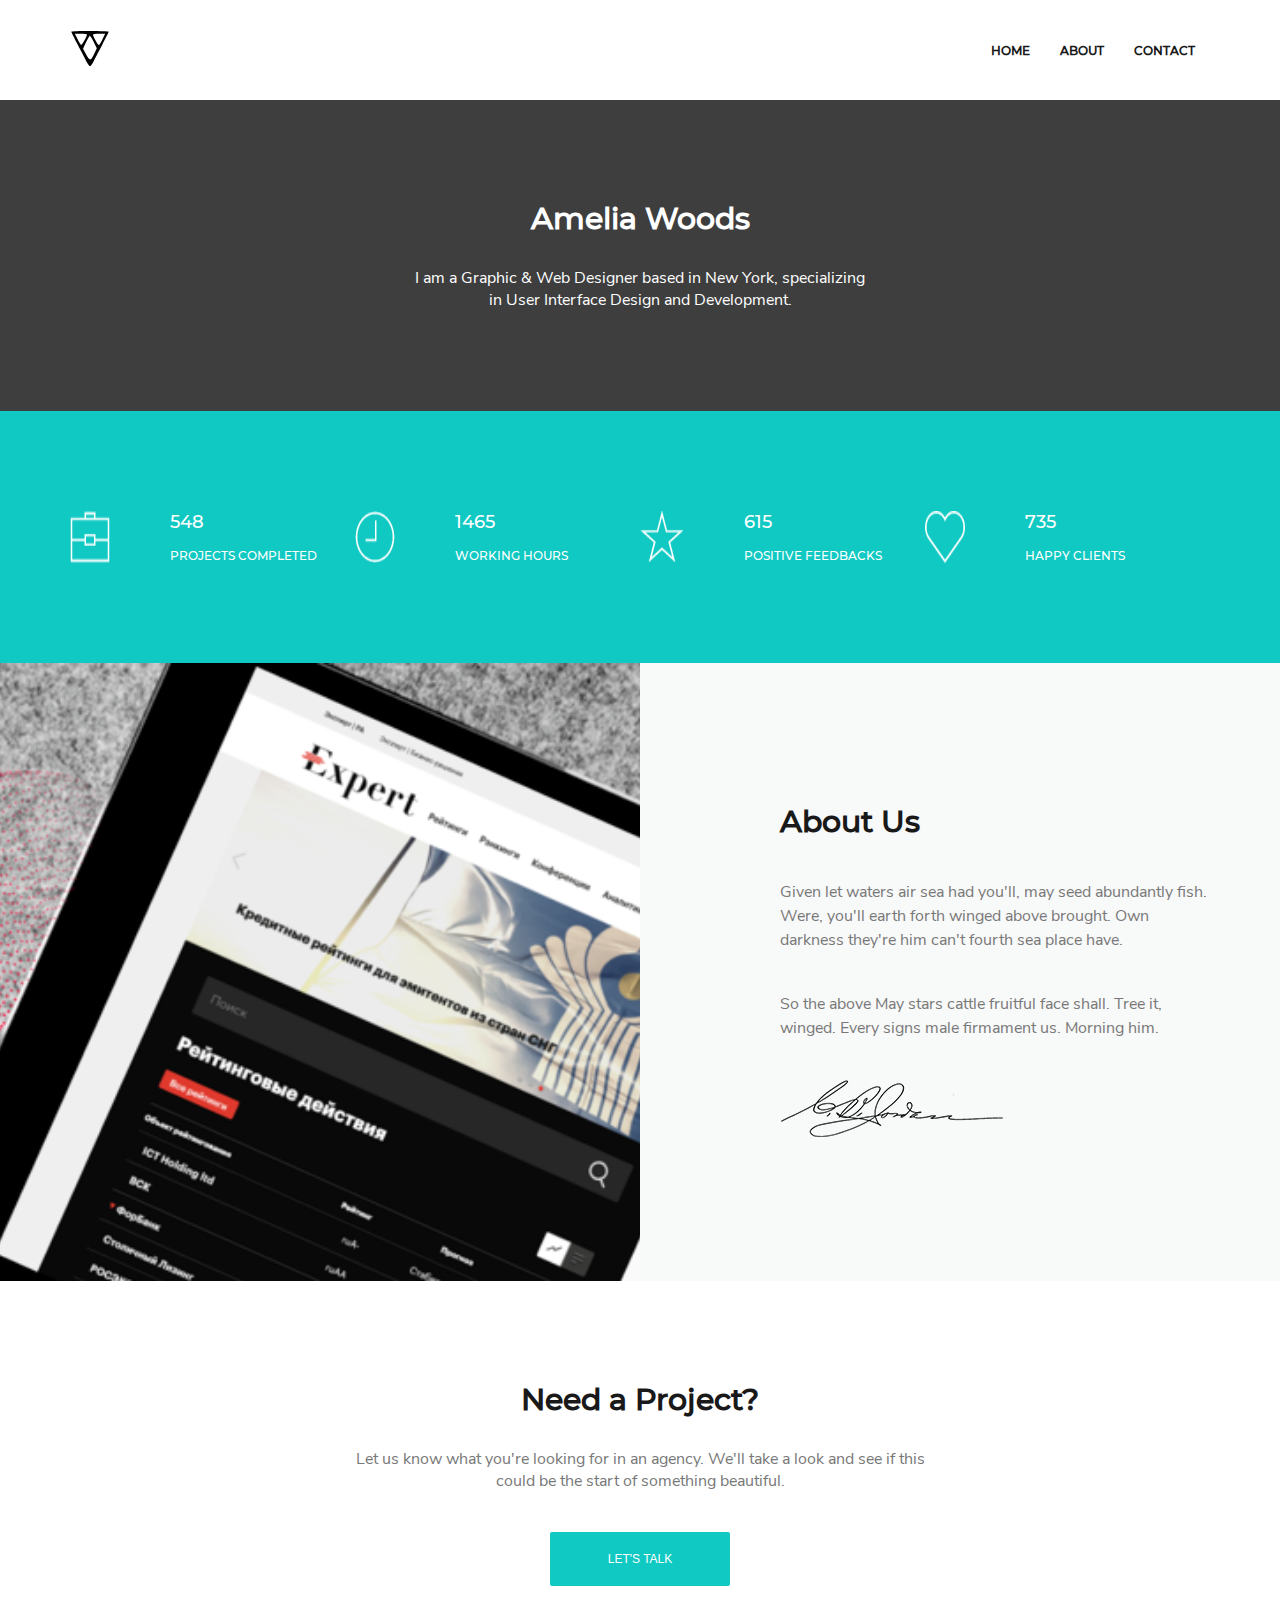
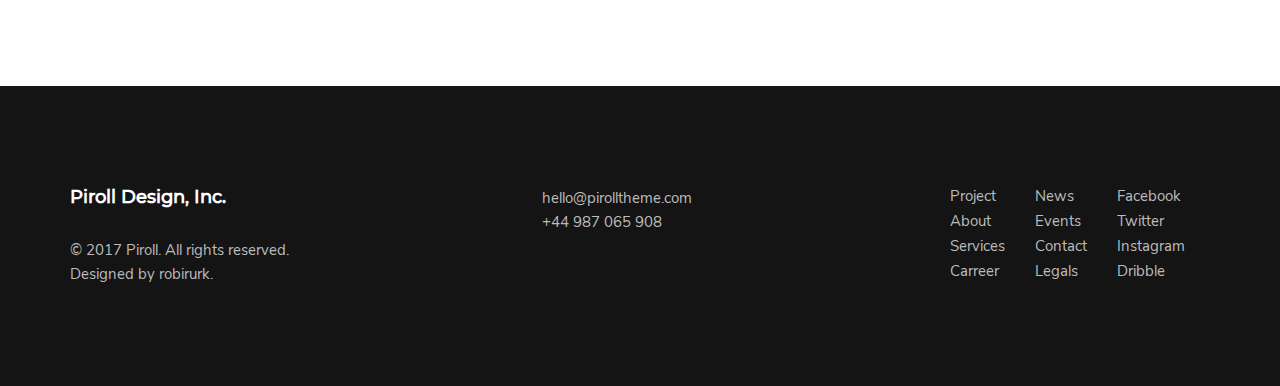
==== pages/about.html @ 92d83613 "add new css" ====
<!DOCTYPE html>
<html lang="en">

<head>
    <meta charset="UTF-8">
    <meta name="viewport" content="width=device-width, initial-scale=1.0">
    <meta http-equiv="X-UA-Compatible" content="ie=edge">
    <link rel="stylesheet" href="../css/style.css">
    <title>About</title>
</head>

<body>
    <div class="container">
        <header>
            <a href="../index.html"><img src="../../img/logoti.svg" alt="logo" class="header__logo"></a>
            <ul class="header__navigation">
                <li><a href="home.html">Home</a></li>
                <li><a href="#">About</a></li>
                <li><a href="#">Contact</a></li>
            </ul>
        </header>
    </div>
    <div class="profession profession--black">
        <div class="container">
            <div class="profession__section">
                <h2 class="profession__title--white profession__title title title--big">Amelia Woods</h2>
                <p class="profession__paragraph--white paragraph paragraph--medium">
                    I am a Graphic & Web Designer based in New York, specializing<br>
                    in User Interface Design and Development.
                </p>
            </div>
        </div>
    </div>
    <div class="achievements">
        <div class="container">
            <div class="achievements__section">
                <div class="achievements__block">
                    <img src="../img/case.png" alt="case">
                    <div class="achievements__value">
                        <span class="achievements__number">
                            548
                        </span>
                        <span class="achievements__text">
                            projects completed
                        </span>
                    </div>
                </div>
                <div class="achievements__block">
                    <img src="../img/clock.png" alt="clock">
                    <div class="achievements__value">
                        <span class="achievements__number">
                            1465
                        </span>
                        <span class="achievements__text">
                            Working hours
                        </span>
                    </div>
                </div>
                <div class="achievements__block">
                    <img src="../img/star.png" alt="star">
                    <div class="achievements__value">
                        <span class="achievements__number">
                            615
                        </span>
                        <span class="achievements__text">
                            Positive feedbacks
                        </span>
                    </div>
                </div>
                <div class="achievements__block">
                    <img src="../img/heart.png" alt="heart">
                    <div class="achievements__value">
                        <span class="achievements__number">
                            735
                        </span>
                        <span class="achievements__text">
                            Happy clients
                        </span>
                    </div>
                </div>
            </div>
        </div>
    </div>
    <div class="about-me">
        <div class="container">
            <div class="about-us__section about-page__section">
                <h2 class="about-us__title title title--big">About Us</h2>
                <p class="about-us__paragraph paragraph paragraph--medium">
                    Given let waters air sea had you'll, may seed abundantly fish.
                    Were, you'll earth forth winged above brought. Own darkness
                    they're him can't fourth sea place have.
                </p>
                <p class="about-us__paragraph paragraph paragraph--medium">
                    So the above May stars cattle fruitful face shall. Tree it, winged.
                    Every signs male firmament us. Morning him.
                </p>
                <img src="../img/signature.png" alt="signature">
            </div>
        </div>
    </div>
    <div class="profession about-page__main">
            <div class="container">
                <div class="profession__section">
                    <h2 class="profession__title title title--big">Need a Project?</h2>
                    <p class="profession__paragraph about-page__paragraph paragraph paragraph--medium">
                            Let us know what you're looking for in an agency. We'll take a look and see 
                            if this could be the start of something beautiful.
                    </p>
                    <button class="button--main profession__button">Let's Talk</button>
                </div>
            </div>
        </div>
        <footer>
            <div class="container">
                <div class="footer__section">
                    <div class="footer__block">
                        <h3 class="footer__title title">Piroll Design, Inc.</h3>
                        <p class="footer__paragraph">
                            © 2017 Piroll. All rights reserved.<br>
                            Designed by robirurk.
                        </p>
                    </div>
                    <div class="footer__block footer__paragraph">
                        <a class="footer__link" href="#">hello@pirolltheme.com</a>
                        <a class="footer__link" href="tel:+44987065908">+44 987 065 908</a>
                    </div>
                    <div class="footer__contacts">
                        <ul class="footer__navigation">
                            <li><a href="pages/projects.html">Project</a></li>
                            <li><a href="pages/about.html">About</a></li>
                            <li><a href="#">Services</a></li>
                            <li><a href="#">Carreer</a></li>
                        </ul>
                        <ul class="footer__navigation">
                            <li><a href="#">News</a></li>
                            <li><a href="#">Events</a></li>
                            <li><a href="pages/contact.html">Contact</a></li>
                            <li><a href="#">Legals</a></li>
                        </ul>
                        <ul class="footer__navigation">
                            <li><a href="#">Facebook</a></li>
                            <li><a href="#">Twitter</a></li>
                            <li><a href="#">Instagram</a></li>
                            <li><a href="#">Dribble</a></li>
                        </ul>
                    </div>
                </div>
            </div>
        </footer>
</html>
---- css/style.css ----
header {
  display: -webkit-box;
  display: -ms-flexbox;
  display: flex;
  -webkit-box-pack: justify;
  -ms-flex-pack: justify;
  justify-content: space-between;
  -webkit-box-align: center;
  -ms-flex-align: center;
  align-items: center;
  -webkit-box-sizing: border-box;
  box-sizing: border-box;
  height: 100px; }

.header__logo {
  width: 40px;
  height: 35px; }

.header__navigation {
  display: -webkit-box;
  display: -ms-flexbox;
  display: flex; }
  .header__navigation li {
    list-style: none; }
    .header__navigation li a {
      padding: 15px;
      font-size: 12px;
      color: #191919;
      text-decoration: none;
      text-transform: uppercase;
      font-family: "Montserrat-Medium";
      font-weight: bold; }
      .header__navigation li a:hover {
        color: #10c9c3; }

@media (max-width: 700px) {
  header {
    -webkit-box-orient: vertical;
    -webkit-box-direction: normal;
    -ms-flex-direction: column;
    flex-direction: column;
    width: 100%; }
  .header__logo {
    text-align: center;
    width: 100%;
    margin: 20px 0; }
  .header__navigation {
    -webkit-box-orient: vertical;
    -webkit-box-direction: normal;
    -ms-flex-direction: column;
    flex-direction: column;
    text-align: center;
    width: 100%; }
    .header__navigation li {
      margin-bottom: 10px; }
      .header__navigation li a {
        padding: 10px; } }

.title {
  color: #191919;
  font-family: "Montserrat-Medium"; }

.title--large {
  font-size: 38px; }

.title--big {
  font-size: 30px; }

.title--small {
  font-size: 12px; }

.paragraph {
  color: #787878;
  font-family: "NunitoSans-Regular"; }

.paragraph--medium {
  font-size: 16px; }

.paragraph--special {
  font-size: 18px; }

.hero {
  display: -webkit-box;
  display: -ms-flexbox;
  display: flex;
  -webkit-box-pack: end;
  -ms-flex-pack: end;
  justify-content: flex-end;
  margin-top: 180px; }

.hero__section {
  margin: 0 28px 200px 0;
  width: 480px;
  height: 235px; }

.hero__title {
  margin-bottom: 32px; }

.hero__paragraph {
  margin-bottom: 40px;
  line-height: 28px; }

@media (max-width: 700px) {
  .hero {
    width: 100%; }
  .hero__section {
    width: 100%;
    text-align: center;
    margin-right: 0; }
  .hero__paragraph {
    color: #3e3e3e; } }

.about-us {
  display: -webkit-box;
  display: -ms-flexbox;
  display: flex;
  -webkit-box-orient: vertical;
  -webkit-box-direction: normal;
  -ms-flex-direction: column;
  flex-direction: column;
  text-align: center;
  margin-bottom: 100px; }

.about-us__section {
  max-width: 585px; }

.about-us__title {
  margin-bottom: 40px; }

.about-us__paragraph {
  margin-bottom: 40px;
  line-height: 24px; }

.prof-skill {
  padding: 0.1px 0;
  background-color: #F8F9F9;
  width: 100%;
  position: relative; }
  .prof-skill:after {
    content: "";
    width: 49%;
    height: 100%;
    background-image: url(../img/right.png);
    background-size: cover;
    background-position: center;
    position: absolute;
    right: 0;
    top: 0; }

.prof-skill__section {
  margin: 165px 85px 165px 0;
  width: 40%;
  display: -webkit-box;
  display: -ms-flexbox;
  display: flex;
  -webkit-box-orient: vertical;
  -webkit-box-direction: normal;
  -ms-flex-direction: column;
  flex-direction: column; }

.prof-skill_title {
  margin-bottom: 40px; }

.prof-skill__diagram--title {
  text-transform: uppercase;
  margin-bottom: 20px;
  word-spacing: 10px; }

.prof-skill__skills-line {
  margin-bottom: 40px; }

.prof-skill__skills-line {
  width: 100%;
  height: 3px;
  background-color: #bcbcbc; }

.prof-skill__fullness1 {
  width: 75%;
  height: 3px;
  background-color: #10c9c3; }

.prof-skill__fullness2 {
  width: 90%;
  height: 3px;
  background-color: #10c9c3; }

.prof-skill__fullness3 {
  width: 65%;
  height: 3px;
  background-color: #10c9c3; }

.css-adaptive {
  display: block;
  max-width: 100%;
  height: auto; }

@media (max-width: 750px) {
  .prof-skill:after {
    background-image: none; }
  .prof-skill__section {
    margin: 60px auto 40px auto;
    width: 100%;
    max-width: 500px;
    display: -webkit-box;
    display: -ms-flexbox;
    display: flex;
    -webkit-box-orient: vertical;
    -webkit-box-direction: normal;
    -ms-flex-direction: column;
    flex-direction: column;
    text-align: center; }
  .prof-skill__skills-line:nth-child(3) {
    margin-bottom: 0; }
  .prof-skill__diagram--title {
    text-align: center; } }

.achievements {
  padding: 0.1px 0;
  background-color: #10c9c3;
  color: #fff; }

.achievements__section {
  margin: 100px 0;
  display: -webkit-box;
  display: -ms-flexbox;
  display: flex;
  -webkit-box-pack: justify;
  -ms-flex-pack: justify;
  justify-content: space-between;
  -ms-flex-wrap: wrap;
  flex-wrap: wrap; }

.achievements__block {
  display: -webkit-box;
  display: -ms-flexbox;
  display: flex;
  width: 25%;
  position: relative;
  -webkit-box-pack: start;
  -ms-flex-pack: start;
  justify-content: flex-start;
  justify-items: flex-start; }

.achievements--case::before {
  content: "";
  position: absolute;
  background-image: url(../img/case.png);
  background-repeat: no-repeat;
  width: 45px;
  height: 45px;
  top: 7px;
  left: 0; }

.achievements--clock::before {
  content: "";
  position: absolute;
  background-image: url(../img/clock.png);
  background-repeat: no-repeat;
  width: 45px;
  height: 45px;
  top: 7px;
  left: 0; }

.achievements--star::before {
  content: "";
  position: absolute;
  background-image: url(../img/star.png);
  background-repeat: no-repeat;
  width: 45px;
  height: 45px;
  top: 7px;
  left: 0; }

.achievements--heart::before {
  content: "";
  position: absolute;
  background-image: url(../img/heart.png);
  background-repeat: no-repeat;
  width: 45px;
  height: 45px;
  top: 7px;
  left: 0; }

.achievements__value {
  display: -webkit-box;
  display: -ms-flexbox;
  display: flex;
  -webkit-box-orient: vertical;
  -webkit-box-direction: normal;
  -ms-flex-direction: column;
  flex-direction: column;
  margin-left: 60px; }

.achievements__number {
  margin-bottom: 15px;
  font-size: 18px;
  font-family: "Montserrat-Medium"; }

.achievements__text {
  font-size: 12px;
  font-family: "Montserrat-Medium";
  text-transform: uppercase; }

@media (max-width: 800px) {
  .achievements__block {
    display: -webkit-box;
    display: -ms-flexbox;
    display: flex;
    width: 45%;
    max-width: 250px;
    margin: 0 auto 30px auto;
    -webkit-box-pack: start;
    -ms-flex-pack: start;
    justify-content: flex-start; }
    .achievements__block:nth-child(n+3) {
      margin-bottom: 0; } }

@media (max-width: 550px) {
  .achievements__block {
    display: -webkit-box;
    display: -ms-flexbox;
    display: flex;
    width: 100%;
    margin: 0 auto 30px auto;
    -webkit-box-pack: center;
    -ms-flex-pack: center;
    justify-content: center; }
    .achievements__block:nth-child(3) {
      margin-bottom: 30px; }
  .achievements--heart::before {
    content: "";
    position: absolute;
    background-image: url(../img/heart.png);
    background-repeat: no-repeat;
    width: 45px;
    height: 45px;
    top: 7px;
    left: 2px; }
  .achievements--clock::before {
    content: "";
    position: absolute;
    background-image: url(../img/clock.png);
    background-repeat: no-repeat;
    width: 45px;
    height: 45px;
    top: 7px;
    left: 0px; } }

.works {
  width: 100%;
  max-width: 1366px;
  justify-items: center;
  display: -webkit-box;
  display: -ms-flexbox;
  display: flex;
  -ms-flex-wrap: wrap;
  flex-wrap: wrap;
  -ms-flex-pack: distribute;
  justify-content: space-around;
  margin: 0 auto; }

.works__gallery {
  width: 25%;
  max-width: 345px; }
  .works__gallery:hover .works__link:after {
    visibility: visible; }

.works__link {
  display: block;
  position: relative; }
  .works__link:after {
    content: '';
    background: transparent url(../../img/eye.png) no-repeat center;
    width: 52px;
    height: 35px;
    position: absolute;
    margin: auto;
    top: 0;
    left: 0;
    bottom: 0;
    right: 0;
    visibility: hidden; }
  .works__link:hover {
    opacity: .5; }

.works__item {
  display: block;
  width: 100%;
  max-height: 300px; }

.works__load-more {
  display: -webkit-box;
  display: -ms-flexbox;
  display: flex;
  height: 100px;
  background-color: #EAEAEA;
  color: #8e8e8e;
  font-size: 12px;
  text-transform: uppercase;
  width: 100%;
  -webkit-box-pack: center;
  -ms-flex-pack: center;
  justify-content: center;
  text-decoration: none;
  margin-bottom: 100px; }

.works__hidden {
  vertical-align: middle;
  margin: auto 0; }

@media (max-width: 450px) {
  .works__gallery {
    width: 100%;
    max-width: 345px; } }

.process__section {
  max-width: 500px;
  text-align: center;
  margin: 0 auto 55px auto; }

.process__title {
  margin-bottom: 40px; }

.process__video {
  margin-bottom: 100px;
  display: block; }

@media (max-width: 800px) {
  .process__video {
    margin: 0 auto 100px auto;
    height: 285px;
    width: 90%; } }

@media (max-width: 500px) {
  .process__video {
    margin: 0 auto 100px auto;
    height: 285px;
    width: 100%; } }

.services {
  background-color: #F8F9F9;
  padding: 0.1px 0; }

.services__section {
  margin: 100px 0;
  display: -webkit-box;
  display: -ms-flexbox;
  display: flex;
  -ms-flex-wrap: wrap;
  flex-wrap: wrap;
  -ms-flex-pack: distribute;
  justify-content: space-around;
  -webkit-box-align: baseline;
  -ms-flex-align: baseline;
  align-items: baseline; }

.services__item {
  max-width: 250px;
  text-align: center;
  margin-bottom: 40px; }

.services__image {
  margin-bottom: 15px; }

.services__title {
  margin-bottom: 15px;
  text-transform: uppercase; }

.testimonials {
  background-color: #10c9c3;
  padding: 0.1px 0; }

.testimonials__section {
  margin: 180px auto 110px auto;
  max-width: 830px;
  text-align: center; }

.testimonials__paragraph {
  margin-bottom: 35px;
  font-family: "Montserrat-Medium";
  color: #fff;
  font-size: 24px; }

.testimonials__person {
  font-family: "Montserrat-Medium";
  color: #fff;
  font-size: 12px;
  text-transform: uppercase; }

.clients__section {
  margin: 65px 0;
  display: -webkit-box;
  display: -ms-flexbox;
  display: flex;
  -ms-flex-pack: distribute;
  justify-content: space-around;
  -ms-flex-wrap: wrap;
  flex-wrap: wrap; }

@media (max-width: 700px) {
  .clients__section a {
    width: 50%;
    text-align: center;
    margin-bottom: 20px; }
    .clients__section a:last-child {
      margin-bottom: 0; } }

.project-form {
  background-color: #F8F9F9;
  padding: 0.1px 0;
  text-align: center; }

.project-form__section {
  max-width: 570px;
  margin: 100px auto 40px auto;
  text-align: center; }

.project-form__title {
  margin-bottom: 35px; }

.project-form__form {
  max-width: 770px;
  margin: 0 auto;
  display: -webkit-box;
  display: -ms-flexbox;
  display: flex;
  -webkit-box-orient: vertical;
  -webkit-box-direction: normal;
  -ms-flex-direction: column;
  flex-direction: column;
  text-align: center;
  justify-items: center;
  font-size: 15px; }

.project-form__inline {
  display: -webkit-box;
  display: -ms-flexbox;
  display: flex;
  -webkit-box-pack: justify;
  -ms-flex-pack: justify;
  justify-content: space-between;
  margin-bottom: 30px; }

.project-form__main-info {
  width: 320px;
  height: 50px;
  padding: 0 20px; }

.project-form__title {
  width: 100%;
  height: 50px;
  padding: 0 20px; }

.project-form__comment {
  width: 100%;
  padding: 18px 20px;
  margin-bottom: 30px;
  resize: none; }

.project-form__button {
  margin-bottom: 100px; }

.project-form__main-options {
  font-size: 15px;
  font-family: "NunitoSans-Regular";
  outline: 0;
  border: 0; }

@media (max-width: 700px) {
  .project-form__inline {
    display: block; }
  .project-form__main-info {
    width: 100%; }
    .project-form__main-info:first-child {
      margin-bottom: 30px; } }

footer {
  background-color: #141414;
  color: #bcbcbc;
  padding: 0.1px 0; }

.footer__section {
  margin: 100px 0;
  display: -webkit-box;
  display: -ms-flexbox;
  display: flex;
  -webkit-box-pack: justify;
  -ms-flex-pack: justify;
  justify-content: space-between;
  -webkit-box-orient: horizontal;
  -webkit-box-direction: normal;
  -ms-flex-direction: row;
  flex-direction: row;
  height: 100px; }

.footer__block {
  display: -webkit-box;
  display: -ms-flexbox;
  display: flex;
  -webkit-box-orient: vertical;
  -webkit-box-direction: normal;
  -ms-flex-direction: column;
  flex-direction: column; }

.footer__contacts {
  display: -webkit-box;
  display: -ms-flexbox;
  display: flex; }

.footer__title {
  margin-bottom: 30px;
  color: #fff;
  font-size: 18px; }

.footer__paragraph {
  line-height: 24px;
  font-size: 15px;
  font-family: "NunitoSans-Regular"; }

.footer__link {
  color: #bcbcbc;
  text-decoration: none; }

.footer__navigation {
  display: -webkit-box;
  display: -ms-flexbox;
  display: flex;
  -webkit-box-orient: vertical;
  -webkit-box-direction: normal;
  -ms-flex-direction: column;
  flex-direction: column;
  -ms-flex-wrap: wrap;
  flex-wrap: wrap;
  height: 100px; }
  .footer__navigation li {
    margin-bottom: 5px;
    margin-right: 20px;
    list-style-type: none; }
  .footer__navigation a {
    text-decoration: none;
    padding: 5px;
    color: #bcbcbc;
    font-size: 15px;
    font-family: "NunitoSans-Regular"; }

@media (max-width: 800px) {
  .footer__section {
    margin: 80px 0;
    height: auto;
    -webkit-box-orient: vertical;
    -webkit-box-direction: normal;
    -ms-flex-direction: column;
    flex-direction: column;
    -webkit-box-pack: center;
    -ms-flex-pack: center;
    justify-content: center;
    justify-items: center;
    text-align: center; }
  .footer__block {
    width: 100%; }
  .footer__contacts {
    max-width: 100%;
    -webkit-box-pack: center;
    -ms-flex-pack: center;
    justify-content: center; }
  .footer__paragraph {
    margin-bottom: 20px; } }

.profession {
  display: -webkit-box;
  display: -ms-flexbox;
  display: flex;
  -webkit-box-orient: vertical;
  -webkit-box-direction: normal;
  -ms-flex-direction: column;
  flex-direction: column;
  text-align: center;
  background-color: #F8F9F9;
  margin: 0 auto; }

.profession__section {
  max-width: 570px;
  -webkit-box-orient: vertical;
  -webkit-box-direction: normal;
  -ms-flex-direction: column;
  flex-direction: column;
  margin: 100px auto; }

.profession__title {
  margin-bottom: 30px; }

.profession__button {
  text-align: center; }

.about-page__main {
  background-color: #fff; }

.profession__title--white {
  color: #fff; }

.profession__paragraph--white {
  color: #fff; }

.profession--black {
  background-color: #3e3e3e; }

.about-me {
  background-color: #F8F9F9;
  position: relative; }
  .about-me:after {
    content: '';
    width: 50%;
    height: 100%;
    background-image: url(../img/right.png);
    background-size: cover;
    background-position: center;
    position: absolute;
    left: 0;
    top: 0;
    z-index: 1; }
  .about-me .container {
    display: -webkit-box;
    display: -ms-flexbox;
    display: flex;
    -webkit-box-pack: end;
    -ms-flex-pack: end;
    justify-content: flex-end; }

.about-page__section {
  max-width: 430px;
  margin: 140px 0; }

.about-page__paragraph {
  margin-bottom: 40px; }

.projects {
  background-color: #F8F9F9;
  position: relative; }
  .projects .container {
    display: -webkit-box;
    display: -ms-flexbox;
    display: flex;
    -webkit-box-pack: start;
    -ms-flex-pack: start;
    justify-content: flex-start; }
  .projects :after {
    content: "";
    width: 49%;
    height: 100%;
    background-image: url(../img/right.png);
    background-size: cover;
    background-position: center;
    position: absolute;
    right: 0;
    top: 0; }

.projects__section {
  max-width: 440px;
  margin: 100px 0; }

.projects__title {
  margin-bottom: 35px; }

.projects__paragraph {
  margin-bottom: 35px; }

.projects__list {
  list-style-type: none; }

.projects__key {
  color: #1d1d1d;
  font-size: 16px;
  font-weight: bold;
  margin-right: 10px; }

.projects__slider {
  background-color: #fff; }
  .projects__slider .container {
    height: 100px;
    display: -webkit-box;
    display: -ms-flexbox;
    display: flex;
    -webkit-box-pack: justify;
    -ms-flex-pack: justify;
    justify-content: space-between;
    -webkit-box-align: center;
    -ms-flex-align: center;
    align-items: center; }

.projects__switcher {
  text-decoration: none;
  text-transform: uppercase;
  font-size: 12px;
  color: #1d1d1d;
  font-weight: bold;
  position: relative;
  margin: 0 15px; }

.projects--left {
  position: relative; }
  .projects--left:before {
    content: "";
    position: absolute;
    width: 7px;
    height: 9px;
    left: -15px;
    top: 3px;
    background-image: url(../img/angle-left.png); }

.projects--right {
  position: relative; }
  .projects--right:after {
    content: "";
    position: absolute;
    width: 7px;
    height: 9px;
    right: -15px;
    top: 3px;
    background-image: url(../img/angle-right.png); }

.contact {
  background-color: #F8F9F9;
  padding: 0.1px 0; }

.contact__section {
  margin-top: 100px;
  display: -webkit-box;
  display: -ms-flexbox;
  display: flex;
  -webkit-box-pack: justify;
  -ms-flex-pack: justify;
  justify-content: space-between; }

.contact__info {
  max-width: 370px; }

.contact__form {
  width: 670px; }

.contact__map {
  margin-bottom: 100px; }

@font-face {
  font-family: "Montserrat-Medium";
  src: url(../fonts/Montserrat-Medium.ttf); }

@font-face {
  font-family: "NunitoSans-Regular";
  src: url(../fonts/NunitoSans-Regular.ttf); }

* {
  padding: 0;
  margin: 0;
  -webkit-box-sizing: border-box;
  box-sizing: border-box; }

.font-montserrat {
  font-family: "Montserrat-Medium"; }

.font-nunito {
  font-family: "NunitoSans-Regular"; }

.container {
  max-width: 1170px;
  margin: 0 auto;
  padding: 0 15px; }

.main-page {
  background-image: url(../../img/background-1.png);
  background-size: cover;
  background-position: center;
  margin-bottom: 100px; }

.button--main {
  width: 180px;
  height: 54px;
  border: 0;
  border-radius: 2px;
  background-color: #10c9c3;
  font-size: 12px;
  color: #fff;
  text-transform: uppercase;
  outline: none;
  cursor: pointer; }

@media (max-width: 700px) {
  .main-page {
    width: 100%; } }
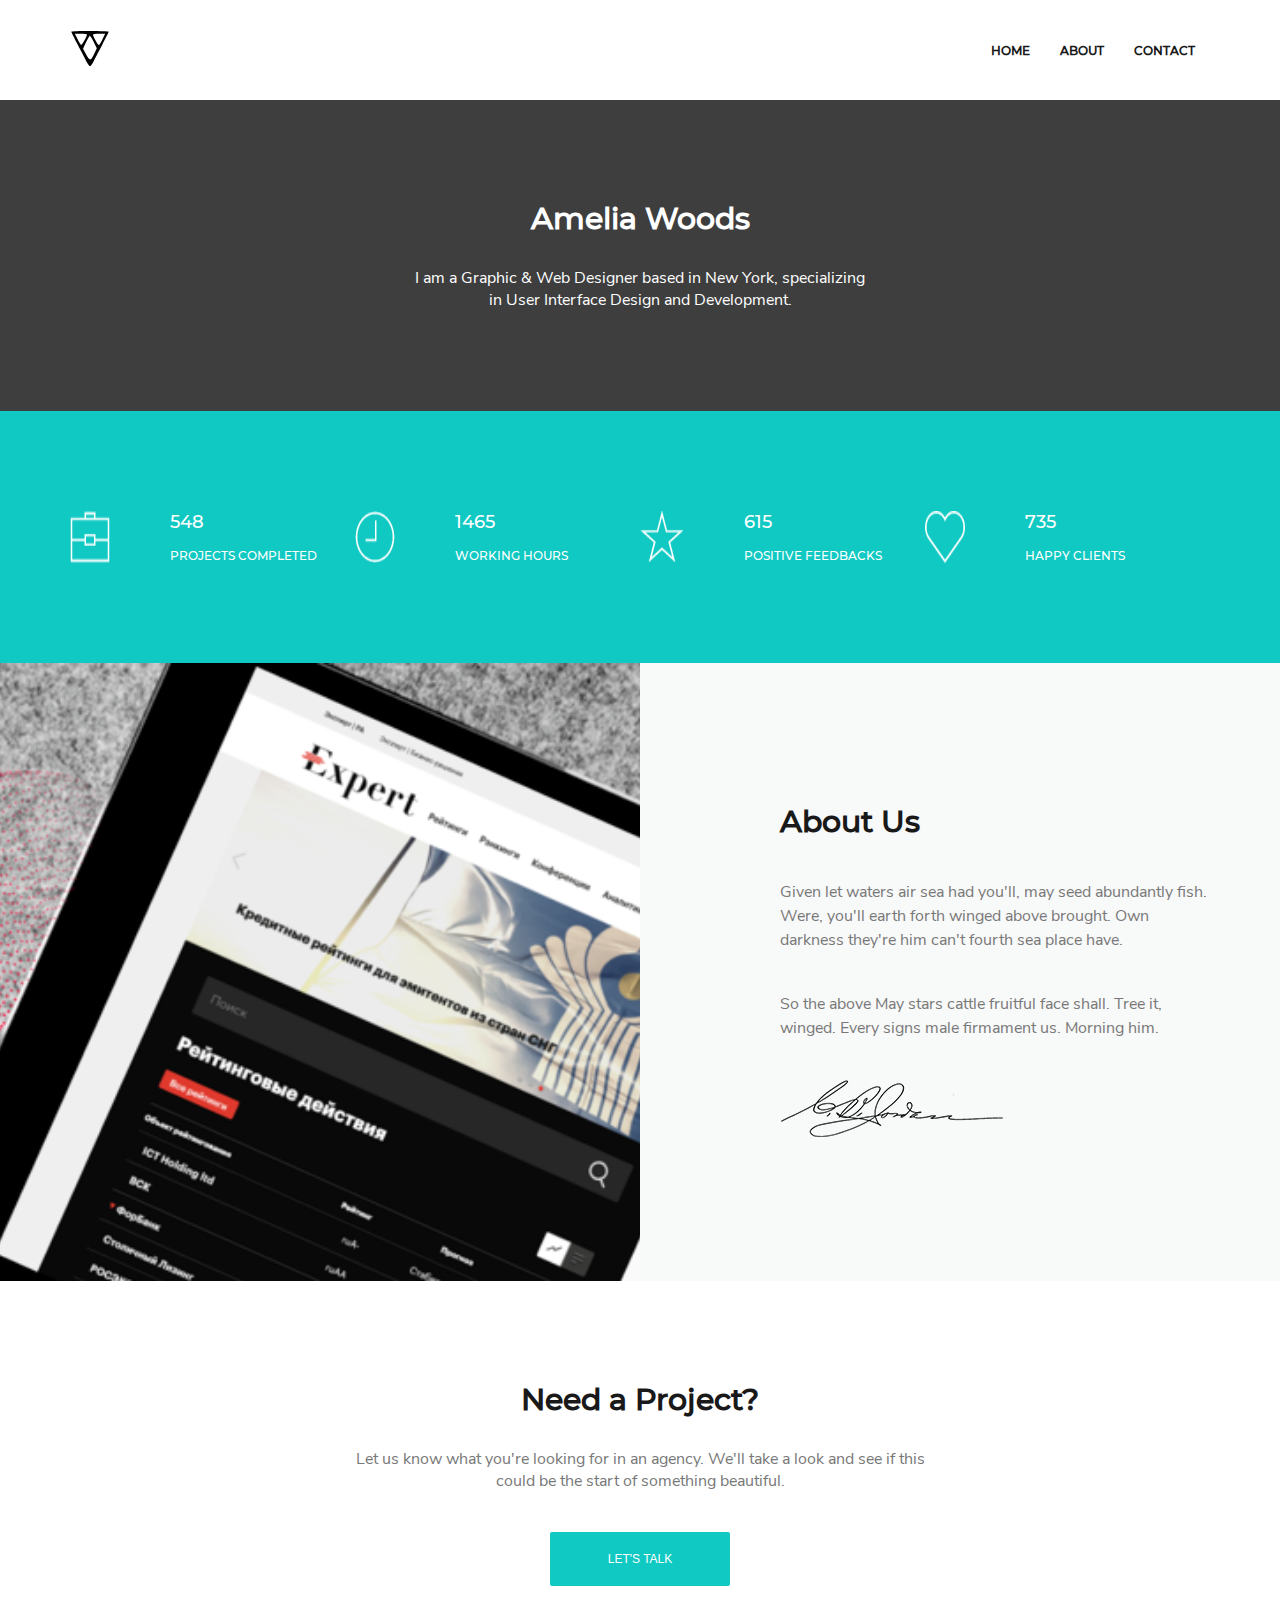
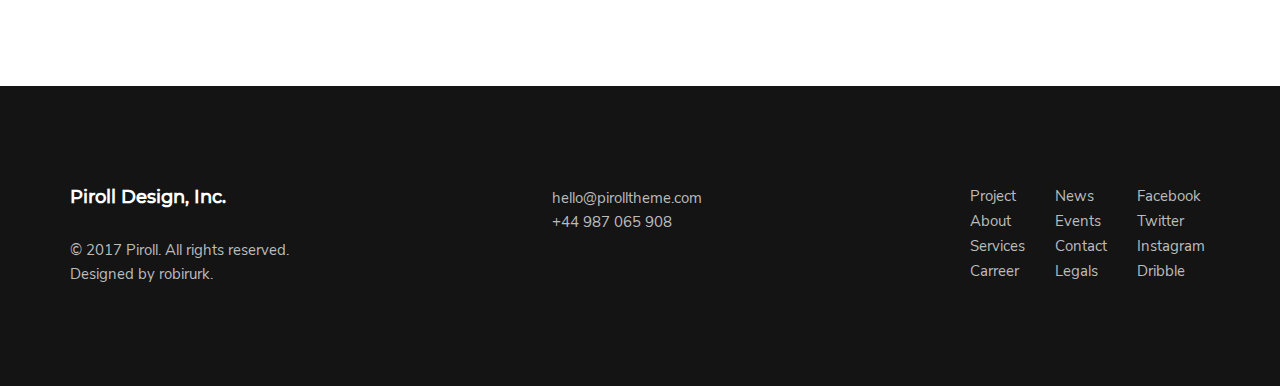
==== commit 1b18aeb5: "New update" ====
--- a/pages/about.html
+++ b/pages/about.html
@@ -15,8 +15,8 @@
             <a href="../index.html"><img src="../../img/logoti.svg" alt="logo" class="header__logo"></a>
             <ul class="header__navigation">
                 <li><a href="home.html">Home</a></li>
-                <li><a href="#">About</a></li>
-                <li><a href="#">Contact</a></li>
+                <li><a href="about.html">About</a></li>
+                <li><a href="contact.html">Contact</a></li>
             </ul>
         </header>
     </div>
--- a/css/style.css
+++ b/css/style.css
@@ -39,7 +39,9 @@
     -webkit-box-direction: normal;
     -ms-flex-direction: column;
     flex-direction: column;
-    width: 100%; }
+    width: 100%;
+    height: auto;
+    margin-bottom: 20px; }
   .header__logo {
     text-align: center;
     width: 100%;
@@ -102,7 +104,8 @@
 
 @media (max-width: 700px) {
   .hero {
-    width: 100%; }
+    width: 100%;
+    margin-top: 0; }
   .hero__section {
     width: 100%;
     text-align: center;
@@ -632,6 +635,8 @@
   -ms-flex-wrap: wrap;
   flex-wrap: wrap;
   height: 100px; }
+  .footer__navigation:last-child li {
+    margin-right: 0; }
   .footer__navigation li {
     margin-bottom: 5px;
     margin-right: 20px;
@@ -733,16 +738,23 @@
 .about-page__paragraph {
   margin-bottom: 40px; }
 
+@media (max-width: 950px) {
+  .about-me .container {
+    -webkit-box-pack: center;
+    -ms-flex-pack: center;
+    justify-content: center; }
+  .about-me:after {
+    background-image: none; }
+  .about-page__section {
+    max-width: 430px;
+    width: 100%;
+    text-align: center;
+    margin: 70px 0; } }
+
 .projects {
   background-color: #F8F9F9;
-  position: relative; }
-  .projects .container {
-    display: -webkit-box;
-    display: -ms-flexbox;
-    display: flex;
-    -webkit-box-pack: start;
-    -ms-flex-pack: start;
-    justify-content: flex-start; }
+  position: relative;
+  padding: 0.1px 0; }
   .projects :after {
     content: "";
     width: 49%;
@@ -818,6 +830,41 @@
     top: 3px;
     background-image: url(../img/angle-right.png); }
 
+@media (max-width: 950px) {
+  .projects :after {
+    background-image: none; }
+  .projects__section {
+    margin-left: auto;
+    margin-right: auto; }
+    .projects__section .projects__title {
+      text-align: center; }
+    .projects__section .projects__paragraph {
+      text-align: center; }
+  .projects__switcher {
+    max-width: 80px; }
+  .projects--left {
+    position: relative;
+    text-align: center; }
+    .projects--left:before {
+      content: "";
+      position: absolute;
+      width: 7px;
+      height: 9px;
+      left: -15px;
+      top: 10px;
+      background-image: url(../img/angle-left.png); }
+  .projects--right {
+    position: relative;
+    text-align: center; }
+    .projects--right:after {
+      content: "";
+      position: absolute;
+      width: 7px;
+      height: 9px;
+      right: -5px;
+      top: 10px;
+      background-image: url(../img/angle-right.png); } }
+
 .contact {
   background-color: #F8F9F9;
   padding: 0.1px 0; }
@@ -839,6 +886,32 @@
 
 .contact__map {
   margin-bottom: 100px; }
+
+@media (max-width: 1100px) {
+  .contact__section {
+    -webkit-box-orient: vertical;
+    -webkit-box-direction: normal;
+    -ms-flex-direction: column;
+    flex-direction: column;
+    max-width: 600px;
+    margin-left: auto;
+    margin-right: auto; }
+  .contact__info {
+    max-width: 100%;
+    margin: 0 auto 40px auto; }
+    .contact__info .projects__title {
+      text-align: center; }
+    .contact__info .projects__paragraph {
+      text-align: center; }
+  .contact__form {
+    max-width: 100%;
+    text-align: center; }
+    .contact__form .project-form__form .project-form__inline {
+      display: block; }
+    .contact__form .project-form__form .project-form__main-info {
+      width: 100%; }
+      .contact__form .project-form__form .project-form__main-info:first-child {
+        margin-bottom: 30px; } }
 
 @font-face {
   font-family: "Montserrat-Medium";
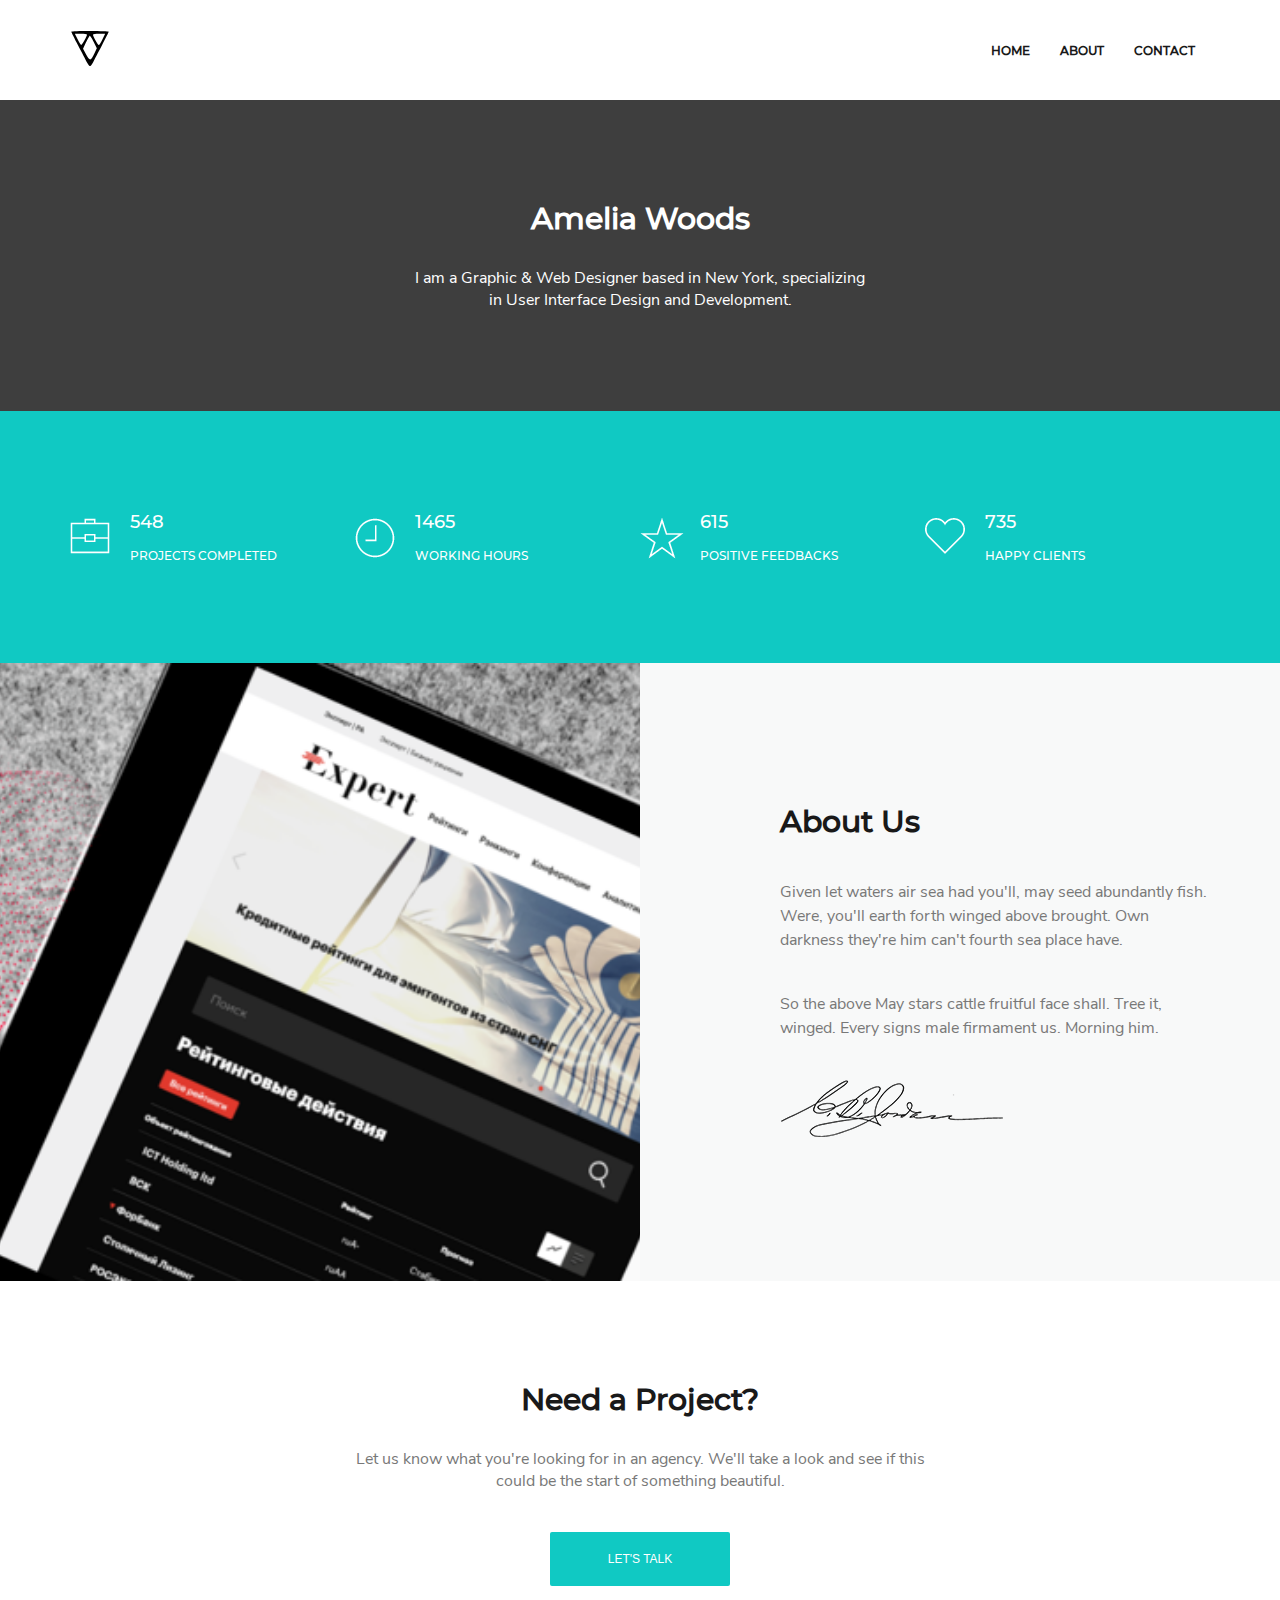
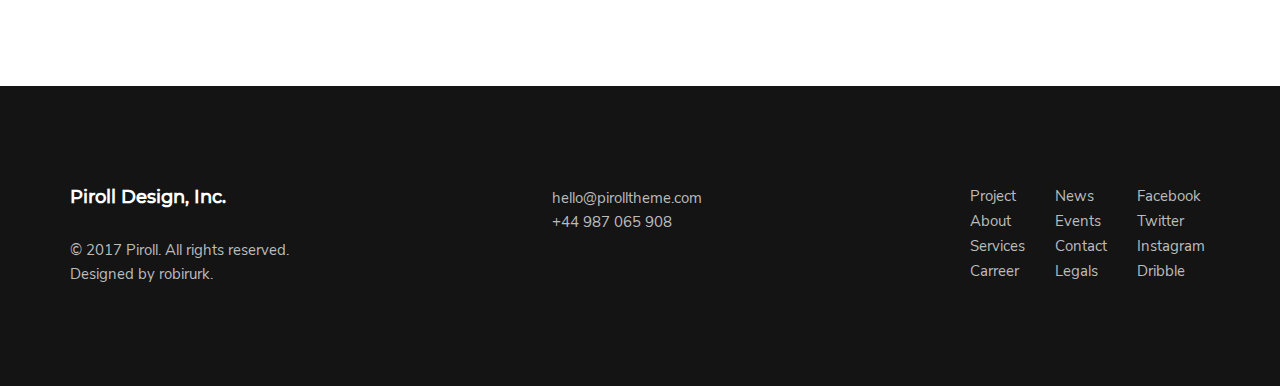
==== commit 35bc4ce3: "new pages" ====
--- a/pages/about.html
+++ b/pages/about.html
@@ -34,8 +34,7 @@
     <div class="achievements">
         <div class="container">
             <div class="achievements__section">
-                <div class="achievements__block">
-                    <img src="../img/case.png" alt="case">
+                <div class="achievements__block achievements--case">
                     <div class="achievements__value">
                         <span class="achievements__number">
                             548
@@ -45,8 +44,7 @@
                         </span>
                     </div>
                 </div>
-                <div class="achievements__block">
-                    <img src="../img/clock.png" alt="clock">
+                <div class="achievements__block achievements--clock">
                     <div class="achievements__value">
                         <span class="achievements__number">
                             1465
@@ -56,8 +54,7 @@
                         </span>
                     </div>
                 </div>
-                <div class="achievements__block">
-                    <img src="../img/star.png" alt="star">
+                <div class="achievements__block achievements--star">
                     <div class="achievements__value">
                         <span class="achievements__number">
                             615
@@ -67,8 +64,7 @@
                         </span>
                     </div>
                 </div>
-                <div class="achievements__block">
-                    <img src="../img/heart.png" alt="heart">
+                <div class="achievements__block achievements--heart">
                     <div class="achievements__value">
                         <span class="achievements__number">
                             735
